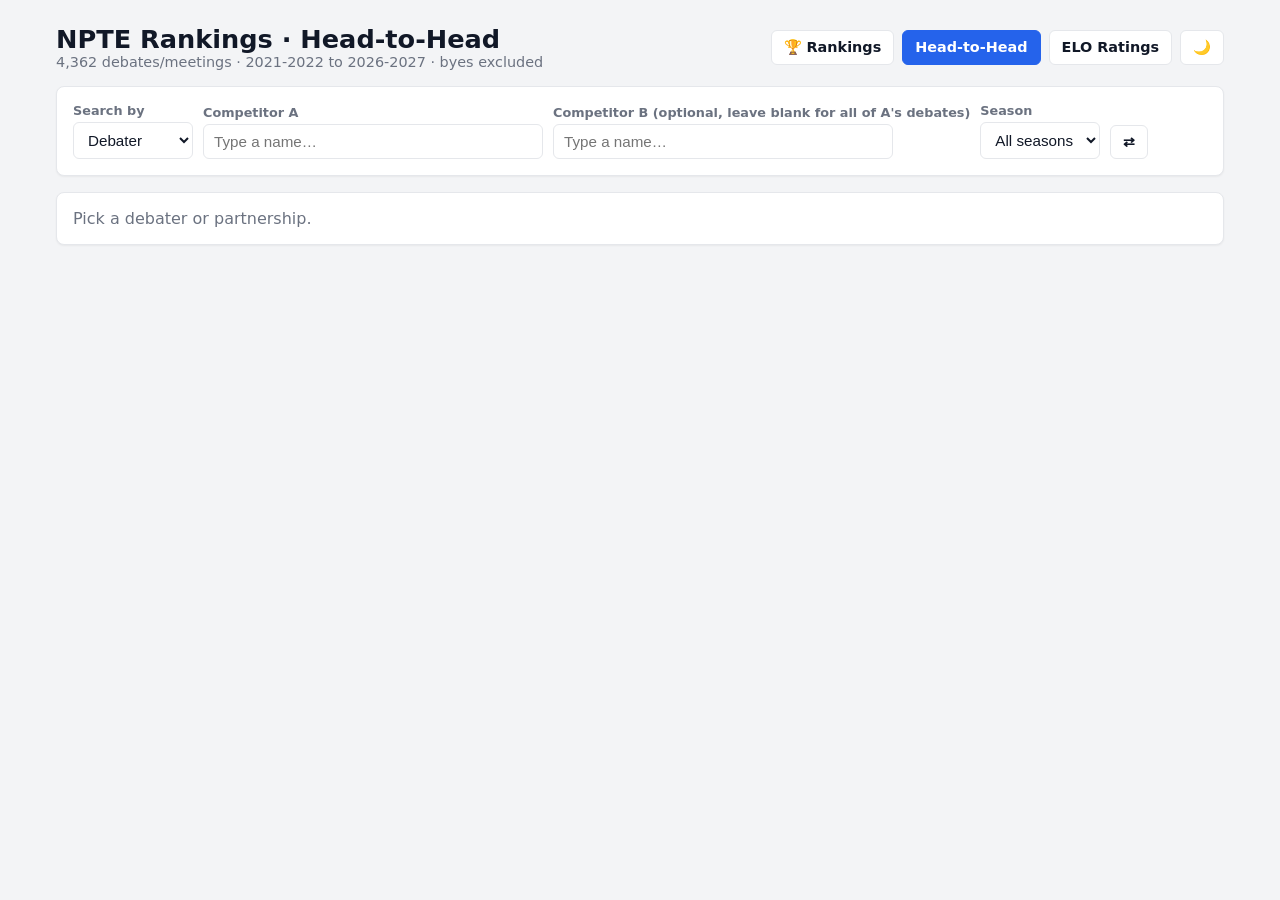
==== h2h.html @ 4d694eb3 "Add Head-to-Head search and ELO leaderboard pages, nav links" ====
<!DOCTYPE html>
<html lang="en">
<head>
<meta charset="utf-8">
<meta name="viewport" content="width=device-width, initial-scale=1">
<title>Head-to-Head · NPTE National Rankings</title>
<script>(function(){var t;try{t=localStorage.getItem('npte-theme')}catch(e){}if(!t)t=(window.matchMedia&&matchMedia('(prefers-color-scheme: dark)').matches)?'dark':'light';if(t==='dark')document.documentElement.classList.add('dark')})();</script>
<link rel="stylesheet" href="assets/elo-h2h.css">
</head>
<body data-page="h2h">
<div class="wrap">
<header><div><h1>NPTE Rankings · Head-to-Head</h1><div class="sub" id="sub">Loading…</div></div>
<nav class="site"><a class="btn" href="index.html">🏆 Rankings</a><a class="btn on" href="h2h.html">Head-to-Head</a><a class="btn" href="elo.html">ELO Ratings</a><button class="btn" id="dark" type="button" aria-label="Toggle dark mode">🌙</button></nav></header>
<div id="paneH">
<div class="card"><div class="row">
<div><label>Search by</label><select id="mode"><option value="d">Debater</option><option value="p">Partnership</option></select></div>
<div><label>Competitor A</label><input class="name" id="qa" list="dl" placeholder="Type a name…"></div>
<div><label>Competitor B (optional, leave blank for all of A's debates)</label><input class="name" id="qb" list="dl" placeholder="Type a name…"></div>
<div><label>Season</label><select id="hs"></select></div>
<button class="btn" id="swap">⇄</button>
</div><datalist id="dl"></datalist></div>
<div class="card" id="h2hOut"><span class="muted">Pick a debater or partnership. Names follow the rankings site's canonical spelling.</span></div>
</div>

<div id="paneL" style="display:none">
<div class="card"><div class="row">
<div><label>Season</label><select id="ls"></select></div>
<div><label>Type</label><select id="lt"><option value="p">Partnerships</option><option value="d">Debaters</option></select></div>
<div><label>Min. debates</label><input id="lmin" type="number" value="5" style="width:90px"></div>
<div><label>Filter</label><input id="lf" placeholder="name or school"></div>
</div></div>
<div class="card scroll"><table id="lb"></table></div>
</div>
<div id="cfg" style="display:none"></div>
</div>
<script src="assets/elo-h2h.js"></script>
</body>
</html>
---- assets/elo-h2h.css ----
:root{--bg:#f3f4f6;--card:#fff;--text:#111827;--muted:#6b7280;--border:#e5e7eb;--head:#f9fafb;--link:#2563eb;--hover:#f3f4f6;--win:#15803d;--loss:#b91c1c;--accent:#eab308}
.dark{--bg:#111827;--card:#1f2937;--text:#f3f4f6;--muted:#9ca3af;--border:#374151;--head:#111827;--link:#60a5fa;--hover:#374151;--win:#4ade80;--loss:#f87171}
*{box-sizing:border-box}body{margin:0;font-family:ui-sans-serif,system-ui,-apple-system,"Segoe UI",Roboto,sans-serif;background:var(--bg);color:var(--text)}
.wrap{max-width:1200px;margin:0 auto;padding:24px 16px}
header{display:flex;justify-content:space-between;align-items:center;gap:12px;margin-bottom:16px}
h1{font-size:1.6rem;margin:0;font-weight:800}.sub{color:var(--muted);font-size:.9rem}
.btn{padding:8px 12px;border:1px solid var(--border);border-radius:6px;background:var(--card);color:var(--text);cursor:pointer;font-weight:600;font-size:.9rem}
.btn.on{background:#2563eb;color:#fff;border-color:#2563eb}
.card{background:var(--card);border:1px solid var(--border);border-radius:8px;box-shadow:0 1px 2px rgba(0,0,0,.05);padding:16px;margin-bottom:16px}
.row{display:flex;flex-wrap:wrap;gap:10px;align-items:end}label{font-size:.8rem;color:var(--muted);display:block;margin-bottom:4px;font-weight:600}
input,select{padding:8px 10px;border:1px solid var(--border);border-radius:6px;background:var(--card);color:var(--text);font-size:.95rem}
input.name{width:340px;max-width:100%}
table{width:100%;border-collapse:collapse;font-size:.88rem}th{background:var(--head);text-align:left;padding:8px;border-bottom:2px solid var(--border);position:sticky;top:0;cursor:pointer;white-space:nowrap}
td{padding:7px 8px;border-bottom:1px solid var(--border);vertical-align:top}tr:hover td{background:var(--hover)}
.W{color:var(--win);font-weight:700}.L{color:var(--loss);font-weight:700}.tag{font-size:.72rem;padding:1px 6px;border-radius:10px;border:1px solid var(--border);color:var(--muted)}
.big{font-size:1.4rem;font-weight:800}.muted{color:var(--muted)}.clickable{color:var(--link);cursor:pointer;font-weight:600}.clickable:hover{text-decoration:underline}
.top{border-left:4px solid var(--accent)}.scroll{max-height:70vh;overflow:auto}
nav.site{display:flex;gap:8px;flex-wrap:wrap}nav.site a{text-decoration:none}
.method{font-size:.88rem;line-height:1.5}.method ul{margin:6px 0 0 18px;padding:0}
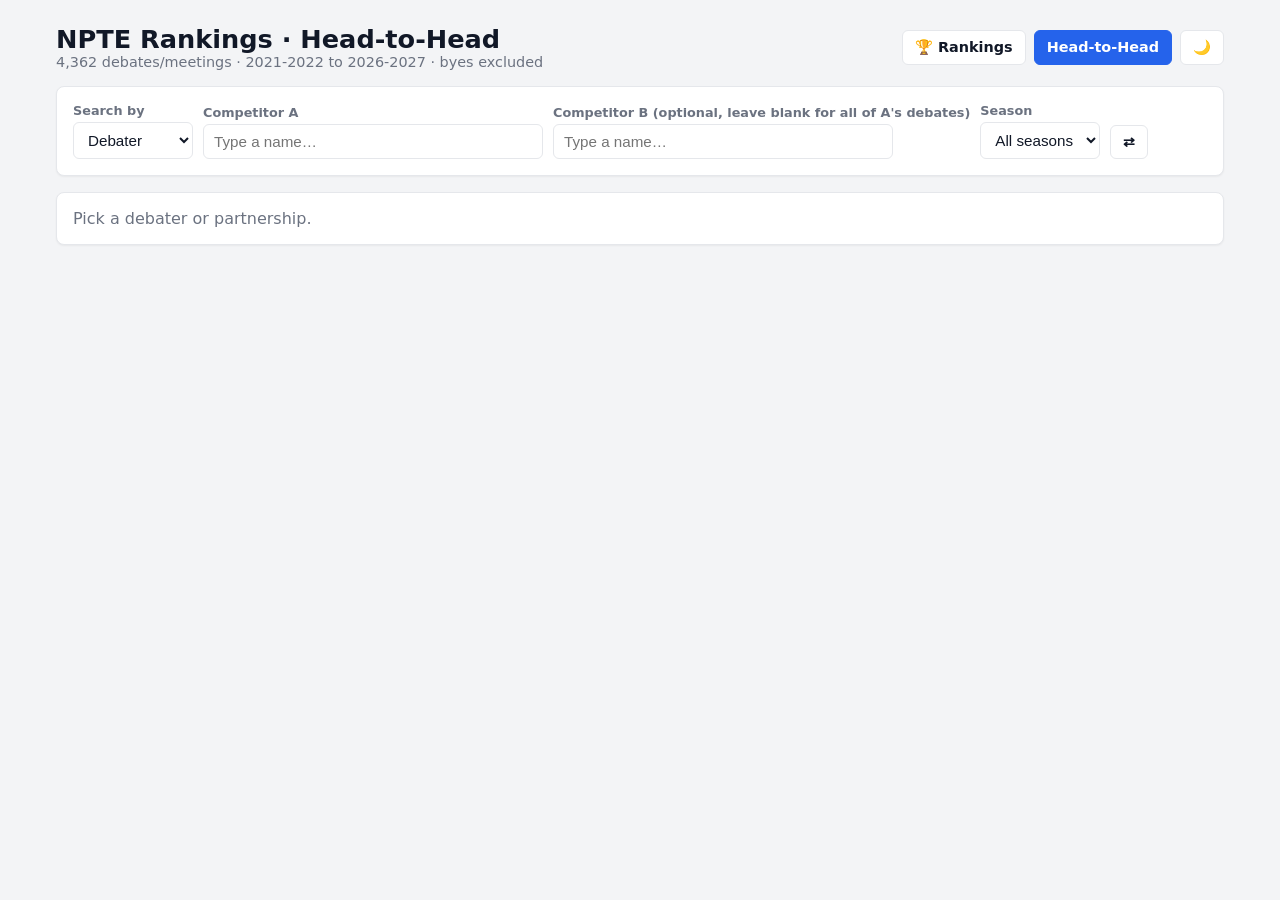
==== commit f186a54e: "Remove ELO ratings page and pipeline; keep Head-to-Head search" ====
--- a/h2h.html
+++ b/h2h.html
@@ -5,12 +5,12 @@
 <meta name="viewport" content="width=device-width, initial-scale=1">
 <title>Head-to-Head · NPTE National Rankings</title>
 <script>(function(){var t;try{t=localStorage.getItem('npte-theme')}catch(e){}if(!t)t=(window.matchMedia&&matchMedia('(prefers-color-scheme: dark)').matches)?'dark':'light';if(t==='dark')document.documentElement.classList.add('dark')})();</script>
-<link rel="stylesheet" href="assets/elo-h2h.css">
+<link rel="stylesheet" href="assets/h2h.css">
 </head>
 <body data-page="h2h">
 <div class="wrap">
 <header><div><h1>NPTE Rankings · Head-to-Head</h1><div class="sub" id="sub">Loading…</div></div>
-<nav class="site"><a class="btn" href="index.html">🏆 Rankings</a><a class="btn on" href="h2h.html">Head-to-Head</a><a class="btn" href="elo.html">ELO Ratings</a><button class="btn" id="dark" type="button" aria-label="Toggle dark mode">🌙</button></nav></header>
+<nav class="site"><a class="btn" href="index.html">🏆 Rankings</a><a class="btn on" href="h2h.html">Head-to-Head</a><button class="btn" id="dark" type="button" aria-label="Toggle dark mode">🌙</button></nav></header>
 <div id="paneH">
 <div class="card"><div class="row">
 <div><label>Search by</label><select id="mode"><option value="d">Debater</option><option value="p">Partnership</option></select></div>
@@ -22,17 +22,7 @@
 <div class="card" id="h2hOut"><span class="muted">Pick a debater or partnership. Names follow the rankings site's canonical spelling.</span></div>
 </div>
 
-<div id="paneL" style="display:none">
-<div class="card"><div class="row">
-<div><label>Season</label><select id="ls"></select></div>
-<div><label>Type</label><select id="lt"><option value="p">Partnerships</option><option value="d">Debaters</option></select></div>
-<div><label>Min. debates</label><input id="lmin" type="number" value="5" style="width:90px"></div>
-<div><label>Filter</label><input id="lf" placeholder="name or school"></div>
-</div></div>
-<div class="card scroll"><table id="lb"></table></div>
 </div>
-<div id="cfg" style="display:none"></div>
-</div>
-<script src="assets/elo-h2h.js"></script>
+<script src="assets/h2h.js"></script>
 </body>
 </html>
--- a/assets/h2h.css
+++ b/assets/h2h.css
@@ -0,0 +1,19 @@
+
+:root{--bg:#f3f4f6;--card:#fff;--text:#111827;--muted:#6b7280;--border:#e5e7eb;--head:#f9fafb;--link:#2563eb;--hover:#f3f4f6;--win:#15803d;--loss:#b91c1c;--accent:#eab308}
+.dark{--bg:#111827;--card:#1f2937;--text:#f3f4f6;--muted:#9ca3af;--border:#374151;--head:#111827;--link:#60a5fa;--hover:#374151;--win:#4ade80;--loss:#f87171}
+*{box-sizing:border-box}body{margin:0;font-family:ui-sans-serif,system-ui,-apple-system,"Segoe UI",Roboto,sans-serif;background:var(--bg);color:var(--text)}
+.wrap{max-width:1200px;margin:0 auto;padding:24px 16px}
+header{display:flex;justify-content:space-between;align-items:center;gap:12px;margin-bottom:16px}
+h1{font-size:1.6rem;margin:0;font-weight:800}.sub{color:var(--muted);font-size:.9rem}
+.btn{padding:8px 12px;border:1px solid var(--border);border-radius:6px;background:var(--card);color:var(--text);cursor:pointer;font-weight:600;font-size:.9rem}
+.btn.on{background:#2563eb;color:#fff;border-color:#2563eb}
+.card{background:var(--card);border:1px solid var(--border);border-radius:8px;box-shadow:0 1px 2px rgba(0,0,0,.05);padding:16px;margin-bottom:16px}
+.row{display:flex;flex-wrap:wrap;gap:10px;align-items:end}label{font-size:.8rem;color:var(--muted);display:block;margin-bottom:4px;font-weight:600}
+input,select{padding:8px 10px;border:1px solid var(--border);border-radius:6px;background:var(--card);color:var(--text);font-size:.95rem}
+input.name{width:340px;max-width:100%}
+table{width:100%;border-collapse:collapse;font-size:.88rem}th{background:var(--head);text-align:left;padding:8px;border-bottom:2px solid var(--border);position:sticky;top:0;cursor:pointer;white-space:nowrap}
+td{padding:7px 8px;border-bottom:1px solid var(--border);vertical-align:top}tr:hover td{background:var(--hover)}
+.W{color:var(--win);font-weight:700}.L{color:var(--loss);font-weight:700}.tag{font-size:.72rem;padding:1px 6px;border-radius:10px;border:1px solid var(--border);color:var(--muted)}
+.big{font-size:1.4rem;font-weight:800}.muted{color:var(--muted)}.clickable{color:var(--link);cursor:pointer;font-weight:600}.clickable:hover{text-decoration:underline}
+.scroll{max-height:70vh;overflow:auto}
+nav.site{display:flex;gap:8px;flex-wrap:wrap}nav.site a{text-decoration:none}
